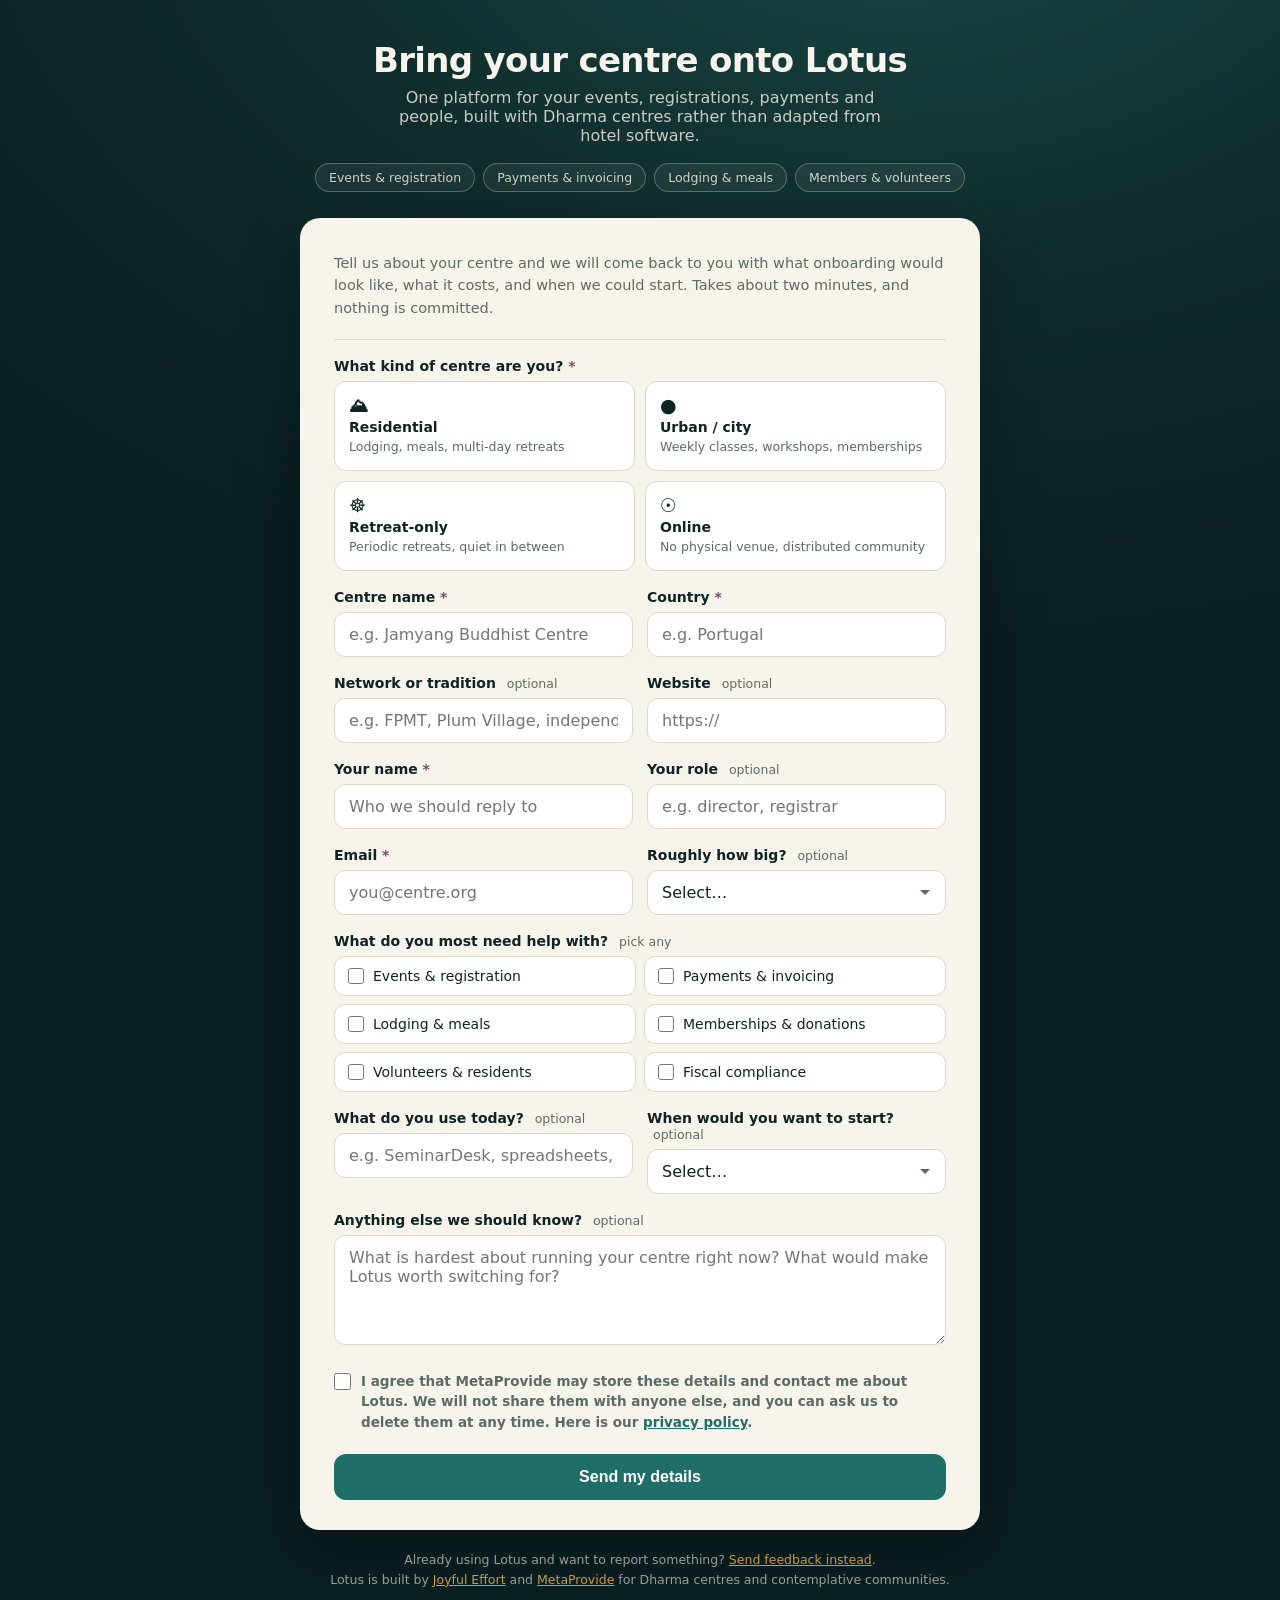
==== public/centres.html @ 3df6fa42 "Remove the lotus mark from the slide decks and intake forms Co-Authored-By: Claude Opus 5.5 <noreply" ====
<!DOCTYPE html>
<html lang="en">
<head>
<meta charset="UTF-8">
<meta name="viewport" content="width=device-width, initial-scale=1.0">
<title>Lotus — Bring your centre onto the platform</title>
<meta name="description" content="Tell us about your centre and we will get in touch about offering your programme through Lotus.">
<script src="https://challenges.cloudflare.com/turnstile/v0/api.js" async defer></script>
<style>
  :root{
    --bg:#0f2b2b; --paper:#f7f4ec; --ink:#0e2323; --muted:#5b6b66; --line:#dfd8c8;
    --teal:#1f6f68; --teal-soft:#2e8f86; --plum:#7c4a6e; --gold:#c99a3f; --leaf:#e9f0ea;
  }
  *{box-sizing:border-box;margin:0;padding:0}
  body{
    font-family:"Segoe UI",system-ui,-apple-system,Helvetica,Arial,sans-serif;
    background:radial-gradient(1200px 800px at 70% -10%, #1a4a47 0%, var(--bg) 55%, #0a1f20 100%);
    color:var(--ink); min-height:100vh; padding:40px 16px; display:flex; justify-content:center;
  }
  .wrap{width:min(680px,100%)}
  .head{text-align:center;color:var(--paper);margin-bottom:26px}
  .head h1{font-size:34px;letter-spacing:-.02em;margin-bottom:8px}
  .head p{color:rgba(247,244,236,.8);font-size:16px;max-width:48ch;margin:0 auto}
  .pills{display:flex;flex-wrap:wrap;gap:8px;justify-content:center;margin-top:18px}
  .pill{border:1px solid rgba(247,244,236,.28);border-radius:999px;padding:6px 13px;font-size:12.5px;
    color:rgba(247,244,236,.82);background:rgba(247,244,236,.06)}
  .card{background:var(--paper);border-radius:20px;box-shadow:0 20px 60px rgba(0,0,0,.28);padding:34px 34px 30px}
  .lead{color:var(--muted);font-size:14.5px;line-height:1.55;padding-bottom:20px;border-bottom:1px solid var(--line)}
  label{display:block;font-weight:700;font-size:14px;color:var(--ink);margin:18px 0 7px}
  label .req{color:var(--plum)}
  .hint{font-weight:400;color:var(--muted);font-size:12.5px;margin-left:6px}
  input[type=text],input[type=email],input[type=url],textarea,select{
    width:100%;border:1px solid var(--line);border-radius:11px;padding:12px 14px;font-size:16px;
    font-family:inherit;color:var(--ink);background:#fff;transition:.15s;-webkit-appearance:none;appearance:none
  }
  select{appearance:none;background-image:url("data:image/svg+xml,%3Csvg xmlns='http://www.w3.org/2000/svg' width='12' height='8' viewBox='0 0 12 8'%3E%3Cpath fill='%235b6b66' d='M1 1l5 5 5-5'/%3E%3C/svg%3E");
    background-repeat:no-repeat;background-position:right 14px center;padding-right:38px}
  input:focus,textarea:focus,select:focus{outline:none;border-color:var(--teal);box-shadow:0 0 0 3px rgba(31,111,104,.15)}
  input.invalid,textarea.invalid,select.invalid{border-color:#c0564f;box-shadow:0 0 0 3px rgba(192,86,79,.14)}
  input.invalid:focus,textarea.invalid:focus,select.invalid:focus{border-color:#c0564f;box-shadow:0 0 0 3px rgba(192,86,79,.22)}
  .field-error{display:none;color:#a23b3b;font-size:12.5px;margin-top:6px}
  .field-error.on{display:block}
  textarea{min-height:110px;resize:vertical}
  .types{display:grid;grid-template-columns:repeat(2,1fr);gap:10px;margin-top:6px}
  .types label{margin:0;cursor:pointer;display:block;position:relative}
  .types input{position:absolute;opacity:0;width:0;height:0;margin:0;pointer-events:none}
  .types .opt{display:flex;flex-direction:column;align-items:flex-start;justify-content:center;gap:4px;
    min-height:82px;border:1px solid var(--line);border-radius:12px;padding:14px;text-align:left;
    background:#fff;transition:.15s;font-weight:700;font-size:14px;color:var(--ink)}
  .types .opt .em{font-size:19px;line-height:1}
  .types .opt .sub{font-weight:400;font-size:12.5px;color:var(--muted);line-height:1.35}
  .types input:checked + .opt{border-color:var(--teal);background:var(--leaf);color:var(--teal);box-shadow:0 0 0 3px rgba(31,111,104,.12)}
  .types input:checked + .opt .sub{color:var(--teal-soft)}
  .types input:focus-visible + .opt{border-color:var(--teal);box-shadow:0 0 0 3px rgba(31,111,104,.25)}
  .row{display:grid;grid-template-columns:1fr 1fr;gap:14px}
  .checks{display:grid;grid-template-columns:1fr 1fr;gap:8px;margin-top:6px}
  .checks label{margin:0;display:flex;align-items:center;gap:9px;font-weight:500;font-size:14px;
    border:1px solid var(--line);border-radius:11px;padding:11px 13px;background:#fff;cursor:pointer;transition:.15s}
  .checks label:hover{border-color:var(--teal-soft)}
  .checks label:has(input:checked){border-color:var(--teal);background:var(--leaf);color:var(--teal);font-weight:600}
  .checks input{width:16px;height:16px;accent-color:var(--teal);flex:none;margin:0}
  .consent{display:flex;gap:10px;align-items:flex-start;margin-top:22px;font-size:13.5px;color:var(--muted);line-height:1.5}
  .consent input{width:17px;height:17px;accent-color:var(--teal);flex:none;margin-top:2px}
  .consent a{color:var(--teal)}
  .hp{position:absolute;left:-9999px;width:1px;height:1px;overflow:hidden}
  .actions{margin-top:22px;display:flex;flex-direction:column;gap:14px;align-items:center}
  button{
    background:var(--teal);color:#fff;border:none;border-radius:12px;padding:14px 30px;font-size:16px;
    font-weight:700;cursor:pointer;transition:.15s;width:100%
  }
  button:hover{background:#185a54}
  button:disabled{opacity:.55;cursor:not-allowed}
  .msg{border-radius:12px;padding:14px 16px;font-size:15px;line-height:1.5;display:none;margin-top:16px}
  .msg.ok{display:block;background:var(--leaf);border:1px solid #cfe1d5;color:var(--teal)}
  .msg.err{display:block;background:#fbeaea;border:1px solid #eecaca;color:#a23b3b}
  .done{display:none;text-align:center;padding:8px 0 4px}
  .done.on{display:block}
  .done .tick{width:56px;height:56px;border-radius:50%;background:var(--leaf);color:var(--teal);
    display:flex;align-items:center;justify-content:center;font-size:28px;margin:0 auto 16px}
  .done h2{font-size:22px;margin-bottom:10px}
  .done p{color:var(--muted);font-size:15px;line-height:1.6;max-width:44ch;margin:0 auto 8px}
  .foot{color:rgba(247,244,236,.6);font-size:12.5px;text-align:center;margin-top:20px;line-height:1.6}
  .foot a{color:var(--gold)}
  @media(max-width:600px){
    body{padding:24px 12px}
    .head h1{font-size:27px}
    .head p{font-size:15px}
    .card{padding:22px 18px;border-radius:16px}
    .row,.types,.checks{grid-template-columns:1fr}
    .types .opt{min-height:auto}
  }
</style>
</head>
<body>
<div class="wrap">
  <div class="head">
    <h1>Bring your centre onto Lotus</h1>
    <p>One platform for your events, registrations, payments and people, built with Dharma centres rather than adapted from hotel software.</p>
    <div class="pills">
      <span class="pill">Events &amp; registration</span>
      <span class="pill">Payments &amp; invoicing</span>
      <span class="pill">Lodging &amp; meals</span>
      <span class="pill">Members &amp; volunteers</span>
    </div>
  </div>

  <div class="card">
    <div id="formPane">
      <p class="lead">Tell us about your centre and we will come back to you with what onboarding would look like, what it costs, and when we could start. Takes about two minutes, and nothing is committed.</p>

      <form id="centreForm" novalidate>
        <label>What kind of centre are you? <span class="req">*</span></label>
        <div class="types">
          <label><input type="radio" name="centre_type" value="residential" required><span class="opt"><span class="em">&#9968;</span>Residential<span class="sub">Lodging, meals, multi-day retreats</span></span></label>
          <label><input type="radio" name="centre_type" value="urban"><span class="opt"><span class="em">&#9679;</span>Urban / city<span class="sub">Weekly classes, workshops, memberships</span></span></label>
          <label><input type="radio" name="centre_type" value="retreat"><span class="opt"><span class="em">&#9784;</span>Retreat-only<span class="sub">Periodic retreats, quiet in between</span></span></label>
          <label><input type="radio" name="centre_type" value="virtual"><span class="opt"><span class="em">&#9737;</span>Online<span class="sub">No physical venue, distributed community</span></span></label>
        </div>

        <div class="row">
          <div>
            <label for="centre_name">Centre name <span class="req">*</span></label>
            <input type="text" id="centre_name" name="centre_name" maxlength="120" required placeholder="e.g. Jamyang Buddhist Centre">
          </div>
          <div>
            <label for="country">Country <span class="req">*</span></label>
            <input type="text" id="country" name="country" maxlength="60" required placeholder="e.g. Portugal" autocomplete="country-name">
          </div>
        </div>

        <div class="row">
          <div>
            <label for="network">Network or tradition <span class="hint">optional</span></label>
            <input type="text" id="network" name="network" maxlength="80" placeholder="e.g. FPMT, Plum Village, independent">
          </div>
          <div>
            <label for="website">Website <span class="hint">optional</span></label>
            <input type="url" id="website" name="website_url" maxlength="200" placeholder="https://" autocomplete="url">
          </div>
        </div>

        <div class="row">
          <div>
            <label for="contact_name">Your name <span class="req">*</span></label>
            <input type="text" id="contact_name" name="contact_name" maxlength="80" required placeholder="Who we should reply to" autocomplete="name">
          </div>
          <div>
            <label for="role">Your role <span class="hint">optional</span></label>
            <input type="text" id="role" name="role" maxlength="80" placeholder="e.g. director, registrar" autocomplete="organization-title">
          </div>
        </div>

        <div class="row">
          <div>
            <label for="email">Email <span class="req">*</span></label>
            <input type="email" id="email" name="email" maxlength="120" required placeholder="you@centre.org" autocomplete="email" aria-describedby="emailError">
            <div class="field-error" id="emailError">Please enter a valid email address, e.g. you@centre.org.</div>
          </div>
          <div>
            <label for="size">Roughly how big? <span class="hint">optional</span></label>
            <select id="size" name="size">
              <option value="" disabled selected>Select&hellip;</option>
              <option>Under 100 participants a year</option>
              <option>100 to 500 a year</option>
              <option>500 to 2,000 a year</option>
              <option>More than 2,000 a year</option>
              <option>Not sure yet</option>
            </select>
          </div>
        </div>

        <label>What do you most need help with? <span class="hint">pick any</span></label>
        <div class="checks">
          <label><input type="checkbox" name="needs" value="Events and registration">Events &amp; registration</label>
          <label><input type="checkbox" name="needs" value="Payments and invoicing">Payments &amp; invoicing</label>
          <label><input type="checkbox" name="needs" value="Lodging and meals">Lodging &amp; meals</label>
          <label><input type="checkbox" name="needs" value="Memberships and donations">Memberships &amp; donations</label>
          <label><input type="checkbox" name="needs" value="Volunteers and residents">Volunteers &amp; residents</label>
          <label><input type="checkbox" name="needs" value="Fiscal compliance">Fiscal compliance</label>
        </div>

        <div class="row">
          <div>
            <label for="current_tools">What do you use today? <span class="hint">optional</span></label>
            <input type="text" id="current_tools" name="current_tools" maxlength="160" placeholder="e.g. SeminarDesk, spreadsheets, Eventbrite">
          </div>
          <div>
            <label for="timeline">When would you want to start? <span class="hint">optional</span></label>
            <select id="timeline" name="timeline">
              <option value="" disabled selected>Select&hellip;</option>
              <option>As soon as possible</option>
              <option>Within 3 months</option>
              <option>Within 6 months</option>
              <option>Just exploring for now</option>
            </select>
          </div>
        </div>

        <label for="notes">Anything else we should know? <span class="hint">optional</span></label>
        <textarea id="notes" name="notes" maxlength="2000" placeholder="What is hardest about running your centre right now? What would make Lotus worth switching for?"></textarea>

        <label class="consent" for="consent">
          <input type="checkbox" id="consent" name="consent" required>
          <span>I agree that MetaProvide may store these details and contact me about Lotus. We will not share them with anyone else, and you can ask us to delete them at any time. Here is our <a href="https://metaprovide.org/privacy-policy" target="_blank" rel="noopener">privacy policy</a>.</span>
        </label>

        <div class="hp" aria-hidden="true"><label>Leave this empty<input type="text" name="website" tabindex="-1" autocomplete="off"></label></div>

        <div class="cf-turnstile" data-sitekey="0x4AAAAAADyo6DxM5LYzwHbv" style="margin-top:20px"></div>

        <div class="actions">
          <button type="submit" id="submitBtn">Send my details</button>
        </div>
        <div class="msg" id="msg"></div>
      </form>
    </div>

    <div class="done" id="donePane">
      <div class="tick">&#10003;</div>
      <h2>Thank you</h2>
      <p>Your details are with the Lotus team. Someone will write to you within a few working days to arrange a short call.</p>
      <p>If it is urgent, reply to us directly at <a href="mailto:lauren@joyfuleffort.com">lauren@joyfuleffort.com</a>.</p>
    </div>
  </div>

  <div class="foot">
    Already using Lotus and want to report something? <a href="/">Send feedback instead</a>.<br>
    Lotus is built by  <a href="https://www.joyfuleffort.com/ " target="_blank" rel="noopener">Joyful Effort</a> and <a href="https://metaprovide.org" target="_blank" rel="noopener">MetaProvide</a> for Dharma centres and contemplative communities.
  </div>
</div>

<script>
  const ENDPOINT = "/api/centre-signup";
  const form = document.getElementById('centreForm');
  const btn = document.getElementById('submitBtn');
  const msg = document.getElementById('msg');
  const formPane = document.getElementById('formPane');
  const donePane = document.getElementById('donePane');
  const emailInput = document.getElementById('email');
  const emailError = document.getElementById('emailError');

  // Pragmatic email pattern: something@something.tld, no spaces.
  const EMAIL_RE = /^[^\s@]+@[^\s@]+\.[^\s@]+$/;

  function show(type, text){ msg.className = 'msg ' + type; msg.textContent = text; }

  function emailIsValid(){ return EMAIL_RE.test(emailInput.value.trim()); }

  function setEmailError(on){
    emailInput.classList.toggle('invalid', on);
    emailError.classList.toggle('on', on);
    emailInput.setAttribute('aria-invalid', on ? 'true' : 'false');
  }
  emailInput.addEventListener('blur', function(){
    if(emailInput.value.trim() !== '') setEmailError(!emailIsValid());
  });
  emailInput.addEventListener('input', function(){
    if(emailInput.classList.contains('invalid')) setEmailError(!emailIsValid());
  });

  form.addEventListener('submit', async function (e) {
    e.preventDefault();
    msg.className = 'msg';

    const fd = new FormData(form);
    const data = Object.fromEntries(fd.entries());
    data.needs = fd.getAll('needs');

    if(!data.centre_type || !data.centre_name || !data.country || !data.contact_name || !data.email){
      show('err', 'Please fill in the required fields marked with *.'); return;
    }
    if(!emailIsValid()){
      setEmailError(true);
      emailInput.focus();
      show('err', 'Please enter a valid email address.'); return;
    }
    if(!data.consent){
      show('err', 'Please tick the consent box so we may contact you.'); return;
    }

    const tsField = form.querySelector('[name="cf-turnstile-response"]');
    data['cf-turnstile-response'] = tsField ? tsField.value : '';

    btn.disabled = true; btn.textContent = 'Sending…';
    try{
      const res = await fetch(ENDPOINT, {
        method: 'POST',
        headers: { 'Content-Type': 'application/json' },
        body: JSON.stringify(data)
      });
      const out = await res.json().catch(function(){ return {}; });
      if(res.ok){
        formPane.style.display = 'none';
        donePane.classList.add('on');
        donePane.scrollIntoView({ behavior: 'smooth', block: 'center' });
      }else{
        show('err', out.error || 'Something went wrong. Please try again, or write to lauren@joyfuleffort.com.');
        if(window.turnstile) window.turnstile.reset();
      }
    }catch(err){
      show('err', 'Could not reach the server. Check your connection and try again.');
      if(window.turnstile) window.turnstile.reset();
    }finally{
      btn.disabled = false; btn.textContent = 'Send my details';
    }
  });
</script>
</body>
</html>
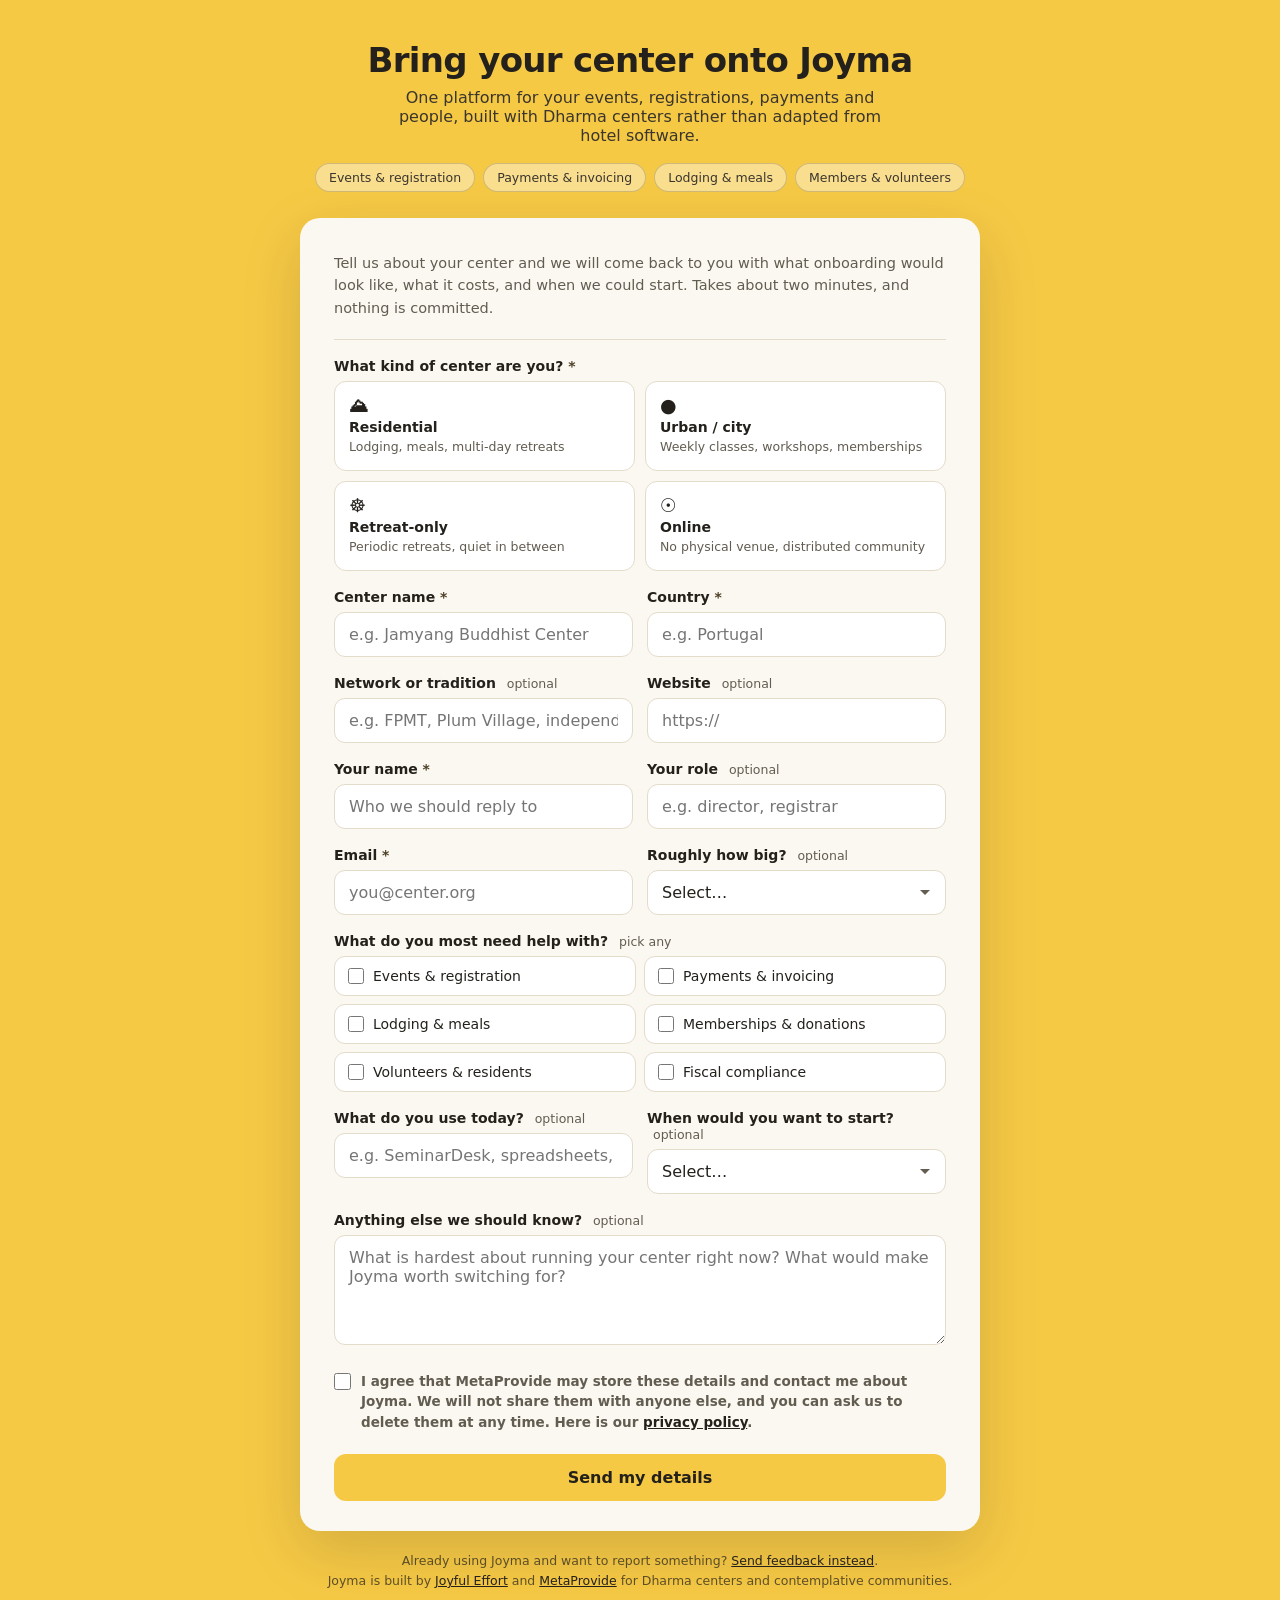
==== commit a62dead0: "Bring the Seeds decks and intake forms in line with the Seeds hub Use the Joyful Effort sunshine yel" ====
--- a/public/centres.html
+++ b/public/centres.html
@@ -3,18 +3,19 @@
 <head>
 <meta charset="UTF-8">
 <meta name="viewport" content="width=device-width, initial-scale=1.0">
-<title>Lotus — Bring your centre onto the platform</title>
-<meta name="description" content="Tell us about your centre and we will get in touch about offering your programme through Lotus.">
+<title>Joyma — Bring your center onto the platform</title>
+<meta name="description" content="Tell us about your center and we will get in touch about offering your program through Joyma.">
 <script src="https://challenges.cloudflare.com/turnstile/v0/api.js" async defer></script>
+<link rel="stylesheet" href="/fonts/dm-sans.css">
 <style>
   :root{
-    --bg:#0f2b2b; --paper:#f7f4ec; --ink:#0e2323; --muted:#5b6b66; --line:#dfd8c8;
-    --teal:#1f6f68; --teal-soft:#2e8f86; --plum:#7c4a6e; --gold:#c99a3f; --leaf:#e9f0ea;
+    --bg:#f6c945; --paper:#fbf8f1; --ink:#24211c; --muted:#625c51; --line:#e4dccb;
+    --teal:#24211c; --teal-soft:#8a8272; --plum:#4d4126; --gold:#f6c945; --leaf:#fcefc4;
   }
   *{box-sizing:border-box;margin:0;padding:0}
   body{
-    font-family:"Segoe UI",system-ui,-apple-system,Helvetica,Arial,sans-serif;
-    background:radial-gradient(1200px 800px at 70% -10%, #1a4a47 0%, var(--bg) 55%, #0a1f20 100%);
+    font-family:"DM Sans",ui-sans-serif,system-ui,-apple-system,"Segoe UI",sans-serif;
+    background:var(--bg);
     color:var(--ink); min-height:100vh; padding:40px 16px; display:flex; justify-content:center;
   }
   .wrap{width:min(680px,100%)}
@@ -24,18 +25,18 @@
   .pills{display:flex;flex-wrap:wrap;gap:8px;justify-content:center;margin-top:18px}
   .pill{border:1px solid rgba(247,244,236,.28);border-radius:999px;padding:6px 13px;font-size:12.5px;
     color:rgba(247,244,236,.82);background:rgba(247,244,236,.06)}
-  .card{background:var(--paper);border-radius:20px;box-shadow:0 20px 60px rgba(0,0,0,.28);padding:34px 34px 30px}
+  .card{background:var(--paper);border-radius:20px;box-shadow:0 20px 60px rgba(36,33,28,.16);padding:34px 34px 30px}
   .lead{color:var(--muted);font-size:14.5px;line-height:1.55;padding-bottom:20px;border-bottom:1px solid var(--line)}
-  label{display:block;font-weight:700;font-size:14px;color:var(--ink);margin:18px 0 7px}
+  label{display:block;font-weight:600;font-size:14px;color:var(--ink);margin:18px 0 7px}
   label .req{color:var(--plum)}
   .hint{font-weight:400;color:var(--muted);font-size:12.5px;margin-left:6px}
   input[type=text],input[type=email],input[type=url],textarea,select{
     width:100%;border:1px solid var(--line);border-radius:11px;padding:12px 14px;font-size:16px;
     font-family:inherit;color:var(--ink);background:#fff;transition:.15s;-webkit-appearance:none;appearance:none
   }
-  select{appearance:none;background-image:url("data:image/svg+xml,%3Csvg xmlns='http://www.w3.org/2000/svg' width='12' height='8' viewBox='0 0 12 8'%3E%3Cpath fill='%235b6b66' d='M1 1l5 5 5-5'/%3E%3C/svg%3E");
+  select{appearance:none;background-image:url("data:image/svg+xml,%3Csvg xmlns='http://www.w3.org/2000/svg' width='12' height='8' viewBox='0 0 12 8'%3E%3Cpath fill='%23625c51' d='M1 1l5 5 5-5'/%3E%3C/svg%3E");
     background-repeat:no-repeat;background-position:right 14px center;padding-right:38px}
-  input:focus,textarea:focus,select:focus{outline:none;border-color:var(--teal);box-shadow:0 0 0 3px rgba(31,111,104,.15)}
+  input:focus,textarea:focus,select:focus{outline:none;border-color:var(--teal);box-shadow:0 0 0 3px rgba(36,33,28,.15)}
   input.invalid,textarea.invalid,select.invalid{border-color:#c0564f;box-shadow:0 0 0 3px rgba(192,86,79,.14)}
   input.invalid:focus,textarea.invalid:focus,select.invalid:focus{border-color:#c0564f;box-shadow:0 0 0 3px rgba(192,86,79,.22)}
   .field-error{display:none;color:#a23b3b;font-size:12.5px;margin-top:6px}
@@ -46,12 +47,12 @@
   .types input{position:absolute;opacity:0;width:0;height:0;margin:0;pointer-events:none}
   .types .opt{display:flex;flex-direction:column;align-items:flex-start;justify-content:center;gap:4px;
     min-height:82px;border:1px solid var(--line);border-radius:12px;padding:14px;text-align:left;
-    background:#fff;transition:.15s;font-weight:700;font-size:14px;color:var(--ink)}
+    background:#fff;transition:.15s;font-weight:600;font-size:14px;color:var(--ink)}
   .types .opt .em{font-size:19px;line-height:1}
   .types .opt .sub{font-weight:400;font-size:12.5px;color:var(--muted);line-height:1.35}
-  .types input:checked + .opt{border-color:var(--teal);background:var(--leaf);color:var(--teal);box-shadow:0 0 0 3px rgba(31,111,104,.12)}
+  .types input:checked + .opt{border-color:var(--teal);background:var(--leaf);color:var(--teal);box-shadow:0 0 0 3px rgba(36,33,28,.12)}
   .types input:checked + .opt .sub{color:var(--teal-soft)}
-  .types input:focus-visible + .opt{border-color:var(--teal);box-shadow:0 0 0 3px rgba(31,111,104,.25)}
+  .types input:focus-visible + .opt{border-color:var(--teal);box-shadow:0 0 0 3px rgba(36,33,28,.25)}
   .row{display:grid;grid-template-columns:1fr 1fr;gap:14px}
   .checks{display:grid;grid-template-columns:1fr 1fr;gap:8px;margin-top:6px}
   .checks label{margin:0;display:flex;align-items:center;gap:9px;font-weight:500;font-size:14px;
@@ -66,12 +67,12 @@
   .actions{margin-top:22px;display:flex;flex-direction:column;gap:14px;align-items:center}
   button{
     background:var(--teal);color:#fff;border:none;border-radius:12px;padding:14px 30px;font-size:16px;
-    font-weight:700;cursor:pointer;transition:.15s;width:100%
-  }
-  button:hover{background:#185a54}
+    font-weight:600;cursor:pointer;transition:.15s;width:100%
+  }
+  button:hover{background:#ecbb2c}
   button:disabled{opacity:.55;cursor:not-allowed}
   .msg{border-radius:12px;padding:14px 16px;font-size:15px;line-height:1.5;display:none;margin-top:16px}
-  .msg.ok{display:block;background:var(--leaf);border:1px solid #cfe1d5;color:var(--teal)}
+  .msg.ok{display:block;background:var(--leaf);border:1px solid #f1d77e;color:var(--teal)}
   .msg.err{display:block;background:#fbeaea;border:1px solid #eecaca;color:#a23b3b}
   .done{display:none;text-align:center;padding:8px 0 4px}
   .done.on{display:block}
@@ -89,13 +90,23 @@
     .row,.types,.checks{grid-template-columns:1fr}
     .types .opt{min-height:auto}
   }
+
+  /* Joyma Seeds look, matching joyfuleffort.com/seeds: sunshine yellow, ivory neutrals, DM Sans, no gradients */
+  h1,h2,h3,h4{font-weight:600}
+  .head{color:var(--ink)}
+  .head p{color:#3a352d}
+  .head .pill{border-color:rgba(36,33,28,.2);color:#3a352d;background:rgba(255,255,255,.4)}
+  button{background:var(--gold);color:var(--ink);font-family:inherit}
+  .foot{color:rgba(36,33,28,.72)}
+  .foot a{color:var(--ink);text-decoration-color:var(--ink)}
+  a{color:var(--ink)}
 </style>
 </head>
 <body>
 <div class="wrap">
   <div class="head">
-    <h1>Bring your centre onto Lotus</h1>
-    <p>One platform for your events, registrations, payments and people, built with Dharma centres rather than adapted from hotel software.</p>
+    <h1>Bring your center onto Joyma</h1>
+    <p>One platform for your events, registrations, payments and people, built with Dharma centers rather than adapted from hotel software.</p>
     <div class="pills">
       <span class="pill">Events &amp; registration</span>
       <span class="pill">Payments &amp; invoicing</span>
@@ -106,10 +117,10 @@
 
   <div class="card">
     <div id="formPane">
-      <p class="lead">Tell us about your centre and we will come back to you with what onboarding would look like, what it costs, and when we could start. Takes about two minutes, and nothing is committed.</p>
+      <p class="lead">Tell us about your center and we will come back to you with what onboarding would look like, what it costs, and when we could start. Takes about two minutes, and nothing is committed.</p>
 
       <form id="centreForm" novalidate>
-        <label>What kind of centre are you? <span class="req">*</span></label>
+        <label>What kind of center are you? <span class="req">*</span></label>
         <div class="types">
           <label><input type="radio" name="centre_type" value="residential" required><span class="opt"><span class="em">&#9968;</span>Residential<span class="sub">Lodging, meals, multi-day retreats</span></span></label>
           <label><input type="radio" name="centre_type" value="urban"><span class="opt"><span class="em">&#9679;</span>Urban / city<span class="sub">Weekly classes, workshops, memberships</span></span></label>
@@ -119,8 +130,8 @@
 
         <div class="row">
           <div>
-            <label for="centre_name">Centre name <span class="req">*</span></label>
-            <input type="text" id="centre_name" name="centre_name" maxlength="120" required placeholder="e.g. Jamyang Buddhist Centre">
+            <label for="centre_name">Center name <span class="req">*</span></label>
+            <input type="text" id="centre_name" name="centre_name" maxlength="120" required placeholder="e.g. Jamyang Buddhist Center">
           </div>
           <div>
             <label for="country">Country <span class="req">*</span></label>
@@ -153,8 +164,8 @@
         <div class="row">
           <div>
             <label for="email">Email <span class="req">*</span></label>
-            <input type="email" id="email" name="email" maxlength="120" required placeholder="you@centre.org" autocomplete="email" aria-describedby="emailError">
-            <div class="field-error" id="emailError">Please enter a valid email address, e.g. you@centre.org.</div>
+            <input type="email" id="email" name="email" maxlength="120" required placeholder="you@center.org" autocomplete="email" aria-describedby="emailError">
+            <div class="field-error" id="emailError">Please enter a valid email address, e.g. you@center.org.</div>
           </div>
           <div>
             <label for="size">Roughly how big? <span class="hint">optional</span></label>
@@ -197,11 +208,11 @@
         </div>
 
         <label for="notes">Anything else we should know? <span class="hint">optional</span></label>
-        <textarea id="notes" name="notes" maxlength="2000" placeholder="What is hardest about running your centre right now? What would make Lotus worth switching for?"></textarea>
+        <textarea id="notes" name="notes" maxlength="2000" placeholder="What is hardest about running your center right now? What would make Joyma worth switching for?"></textarea>
 
         <label class="consent" for="consent">
           <input type="checkbox" id="consent" name="consent" required>
-          <span>I agree that MetaProvide may store these details and contact me about Lotus. We will not share them with anyone else, and you can ask us to delete them at any time. Here is our <a href="https://metaprovide.org/privacy-policy" target="_blank" rel="noopener">privacy policy</a>.</span>
+          <span>I agree that MetaProvide may store these details and contact me about Joyma. We will not share them with anyone else, and you can ask us to delete them at any time. Here is our <a href="https://metaprovide.org/privacy-policy" target="_blank" rel="noopener">privacy policy</a>.</span>
         </label>
 
         <div class="hp" aria-hidden="true"><label>Leave this empty<input type="text" name="website" tabindex="-1" autocomplete="off"></label></div>
@@ -218,14 +229,14 @@
     <div class="done" id="donePane">
       <div class="tick">&#10003;</div>
       <h2>Thank you</h2>
-      <p>Your details are with the Lotus team. Someone will write to you within a few working days to arrange a short call.</p>
+      <p>Your details are with the Joyma team. Someone will write to you within a few working days to arrange a short call.</p>
       <p>If it is urgent, reply to us directly at <a href="mailto:lauren@joyfuleffort.com">lauren@joyfuleffort.com</a>.</p>
     </div>
   </div>
 
   <div class="foot">
-    Already using Lotus and want to report something? <a href="/">Send feedback instead</a>.<br>
-    Lotus is built by  <a href="https://www.joyfuleffort.com/ " target="_blank" rel="noopener">Joyful Effort</a> and <a href="https://metaprovide.org" target="_blank" rel="noopener">MetaProvide</a> for Dharma centres and contemplative communities.
+    Already using Joyma and want to report something? <a href="/">Send feedback instead</a>.<br>
+    Joyma is built by <a href="https://www.joyfuleffort.com/ " target="_blank" rel="noopener">Joyful Effort</a> and <a href="https://metaprovide.org" target="_blank" rel="noopener">MetaProvide</a> for Dharma centers and contemplative communities.
   </div>
 </div>
 
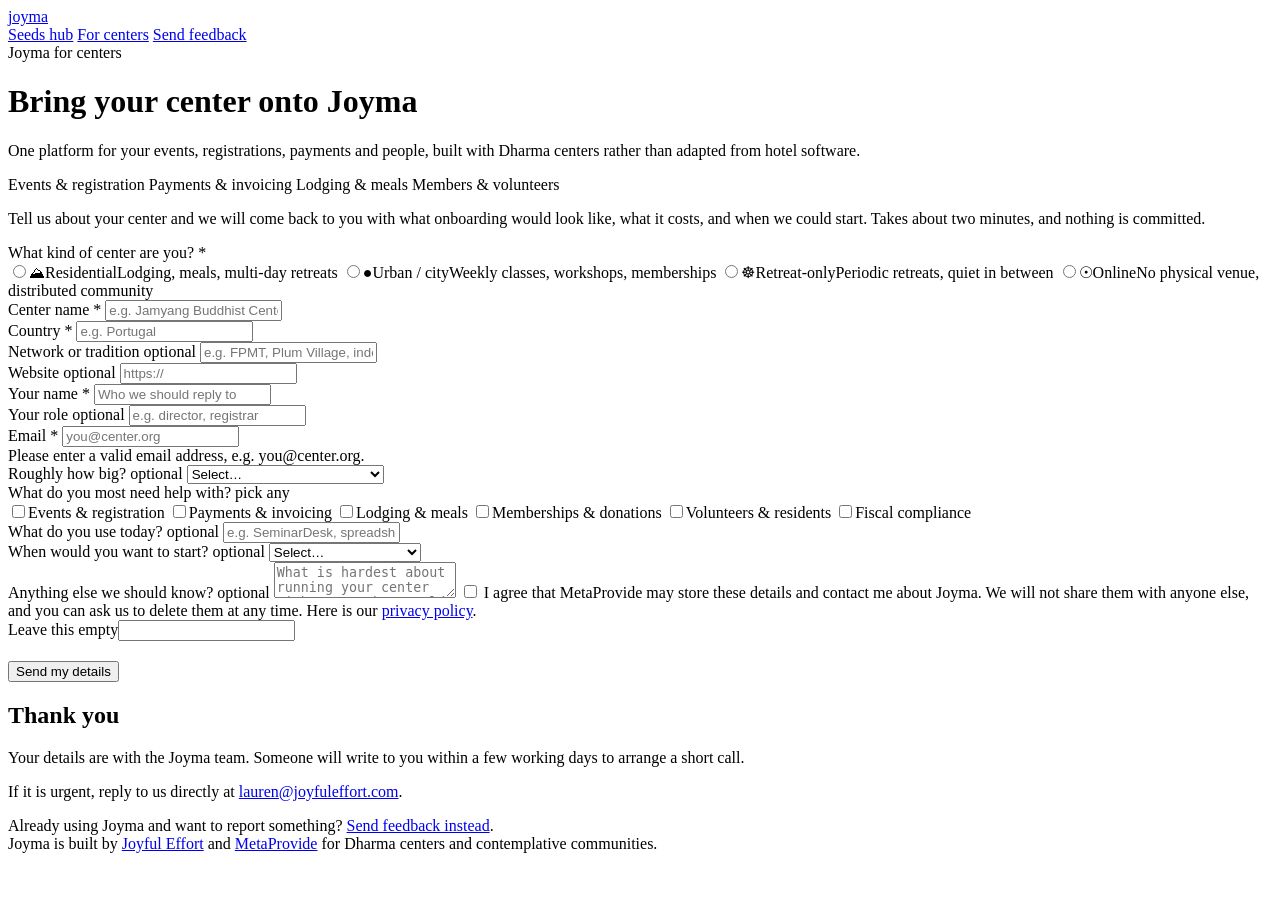
==== commit 0a225d05: "Restyle the intake forms to match the Seeds hub Give the feedback form and the center sign-up page t" ====
--- a/public/centres.html
+++ b/public/centres.html
@@ -7,121 +7,40 @@
 <meta name="description" content="Tell us about your center and we will get in touch about offering your program through Joyma.">
 <script src="https://challenges.cloudflare.com/turnstile/v0/api.js" async defer></script>
 <link rel="stylesheet" href="/fonts/dm-sans.css">
-<style>
-  :root{
-    --bg:#f6c945; --paper:#fbf8f1; --ink:#24211c; --muted:#625c51; --line:#e4dccb;
-    --teal:#24211c; --teal-soft:#8a8272; --plum:#4d4126; --gold:#f6c945; --leaf:#fcefc4;
-  }
-  *{box-sizing:border-box;margin:0;padding:0}
-  body{
-    font-family:"DM Sans",ui-sans-serif,system-ui,-apple-system,"Segoe UI",sans-serif;
-    background:var(--bg);
-    color:var(--ink); min-height:100vh; padding:40px 16px; display:flex; justify-content:center;
-  }
-  .wrap{width:min(680px,100%)}
-  .head{text-align:center;color:var(--paper);margin-bottom:26px}
-  .head h1{font-size:34px;letter-spacing:-.02em;margin-bottom:8px}
-  .head p{color:rgba(247,244,236,.8);font-size:16px;max-width:48ch;margin:0 auto}
-  .pills{display:flex;flex-wrap:wrap;gap:8px;justify-content:center;margin-top:18px}
-  .pill{border:1px solid rgba(247,244,236,.28);border-radius:999px;padding:6px 13px;font-size:12.5px;
-    color:rgba(247,244,236,.82);background:rgba(247,244,236,.06)}
-  .card{background:var(--paper);border-radius:20px;box-shadow:0 20px 60px rgba(36,33,28,.16);padding:34px 34px 30px}
-  .lead{color:var(--muted);font-size:14.5px;line-height:1.55;padding-bottom:20px;border-bottom:1px solid var(--line)}
-  label{display:block;font-weight:600;font-size:14px;color:var(--ink);margin:18px 0 7px}
-  label .req{color:var(--plum)}
-  .hint{font-weight:400;color:var(--muted);font-size:12.5px;margin-left:6px}
-  input[type=text],input[type=email],input[type=url],textarea,select{
-    width:100%;border:1px solid var(--line);border-radius:11px;padding:12px 14px;font-size:16px;
-    font-family:inherit;color:var(--ink);background:#fff;transition:.15s;-webkit-appearance:none;appearance:none
-  }
-  select{appearance:none;background-image:url("data:image/svg+xml,%3Csvg xmlns='http://www.w3.org/2000/svg' width='12' height='8' viewBox='0 0 12 8'%3E%3Cpath fill='%23625c51' d='M1 1l5 5 5-5'/%3E%3C/svg%3E");
-    background-repeat:no-repeat;background-position:right 14px center;padding-right:38px}
-  input:focus,textarea:focus,select:focus{outline:none;border-color:var(--teal);box-shadow:0 0 0 3px rgba(36,33,28,.15)}
-  input.invalid,textarea.invalid,select.invalid{border-color:#c0564f;box-shadow:0 0 0 3px rgba(192,86,79,.14)}
-  input.invalid:focus,textarea.invalid:focus,select.invalid:focus{border-color:#c0564f;box-shadow:0 0 0 3px rgba(192,86,79,.22)}
-  .field-error{display:none;color:#a23b3b;font-size:12.5px;margin-top:6px}
-  .field-error.on{display:block}
-  textarea{min-height:110px;resize:vertical}
-  .types{display:grid;grid-template-columns:repeat(2,1fr);gap:10px;margin-top:6px}
-  .types label{margin:0;cursor:pointer;display:block;position:relative}
-  .types input{position:absolute;opacity:0;width:0;height:0;margin:0;pointer-events:none}
-  .types .opt{display:flex;flex-direction:column;align-items:flex-start;justify-content:center;gap:4px;
-    min-height:82px;border:1px solid var(--line);border-radius:12px;padding:14px;text-align:left;
-    background:#fff;transition:.15s;font-weight:600;font-size:14px;color:var(--ink)}
-  .types .opt .em{font-size:19px;line-height:1}
-  .types .opt .sub{font-weight:400;font-size:12.5px;color:var(--muted);line-height:1.35}
-  .types input:checked + .opt{border-color:var(--teal);background:var(--leaf);color:var(--teal);box-shadow:0 0 0 3px rgba(36,33,28,.12)}
-  .types input:checked + .opt .sub{color:var(--teal-soft)}
-  .types input:focus-visible + .opt{border-color:var(--teal);box-shadow:0 0 0 3px rgba(36,33,28,.25)}
-  .row{display:grid;grid-template-columns:1fr 1fr;gap:14px}
-  .checks{display:grid;grid-template-columns:1fr 1fr;gap:8px;margin-top:6px}
-  .checks label{margin:0;display:flex;align-items:center;gap:9px;font-weight:500;font-size:14px;
-    border:1px solid var(--line);border-radius:11px;padding:11px 13px;background:#fff;cursor:pointer;transition:.15s}
-  .checks label:hover{border-color:var(--teal-soft)}
-  .checks label:has(input:checked){border-color:var(--teal);background:var(--leaf);color:var(--teal);font-weight:600}
-  .checks input{width:16px;height:16px;accent-color:var(--teal);flex:none;margin:0}
-  .consent{display:flex;gap:10px;align-items:flex-start;margin-top:22px;font-size:13.5px;color:var(--muted);line-height:1.5}
-  .consent input{width:17px;height:17px;accent-color:var(--teal);flex:none;margin-top:2px}
-  .consent a{color:var(--teal)}
-  .hp{position:absolute;left:-9999px;width:1px;height:1px;overflow:hidden}
-  .actions{margin-top:22px;display:flex;flex-direction:column;gap:14px;align-items:center}
-  button{
-    background:var(--teal);color:#fff;border:none;border-radius:12px;padding:14px 30px;font-size:16px;
-    font-weight:600;cursor:pointer;transition:.15s;width:100%
-  }
-  button:hover{background:#ecbb2c}
-  button:disabled{opacity:.55;cursor:not-allowed}
-  .msg{border-radius:12px;padding:14px 16px;font-size:15px;line-height:1.5;display:none;margin-top:16px}
-  .msg.ok{display:block;background:var(--leaf);border:1px solid #f1d77e;color:var(--teal)}
-  .msg.err{display:block;background:#fbeaea;border:1px solid #eecaca;color:#a23b3b}
-  .done{display:none;text-align:center;padding:8px 0 4px}
-  .done.on{display:block}
-  .done .tick{width:56px;height:56px;border-radius:50%;background:var(--leaf);color:var(--teal);
-    display:flex;align-items:center;justify-content:center;font-size:28px;margin:0 auto 16px}
-  .done h2{font-size:22px;margin-bottom:10px}
-  .done p{color:var(--muted);font-size:15px;line-height:1.6;max-width:44ch;margin:0 auto 8px}
-  .foot{color:rgba(247,244,236,.6);font-size:12.5px;text-align:center;margin-top:20px;line-height:1.6}
-  .foot a{color:var(--gold)}
-  @media(max-width:600px){
-    body{padding:24px 12px}
-    .head h1{font-size:27px}
-    .head p{font-size:15px}
-    .card{padding:22px 18px;border-radius:16px}
-    .row,.types,.checks{grid-template-columns:1fr}
-    .types .opt{min-height:auto}
-  }
-
-  /* Joyma Seeds look, matching joyfuleffort.com/seeds: sunshine yellow, ivory neutrals, DM Sans, no gradients */
-  h1,h2,h3,h4{font-weight:600}
-  .head{color:var(--ink)}
-  .head p{color:#3a352d}
-  .head .pill{border-color:rgba(36,33,28,.2);color:#3a352d;background:rgba(255,255,255,.4)}
-  button{background:var(--gold);color:var(--ink);font-family:inherit}
-  .foot{color:rgba(36,33,28,.72)}
-  .foot a{color:var(--ink);text-decoration-color:var(--ink)}
-  a{color:var(--ink)}
-</style>
+<link rel="stylesheet" href="/seeds-forms.css">
+<link rel="icon" href="https://joyfuleffort.com/favicon.svg" type="image/svg+xml">
 </head>
 <body>
-<div class="wrap">
-  <div class="head">
+<div class="topbar">
+  <div class="bar">
+    <a class="logo" href="https://joyfuleffort.com/seeds">joyma</a>
+    <nav class="topnav" aria-label="Joyma Seeds">
+      <a href="https://joyfuleffort.com/seeds">Seeds hub</a>
+      <a href="/centres" class="current" aria-current="page">For centers</a>
+      <a href="/" class="accent">Send feedback</a>
+    </nav>
+  </div>
+</div>
+
+<main class="hero">
+  <div class="wrap">
+    <span class="eyebrow">Joyma for centers</span>
     <h1>Bring your center onto Joyma</h1>
-    <p>One platform for your events, registrations, payments and people, built with Dharma centers rather than adapted from hotel software.</p>
-    <div class="pills">
-      <span class="pill">Events &amp; registration</span>
-      <span class="pill">Payments &amp; invoicing</span>
-      <span class="pill">Lodging &amp; meals</span>
-      <span class="pill">Members &amp; volunteers</span>
+    <p class="sub">One platform for your events, registrations, payments and people, built with Dharma centers rather than adapted from hotel software.</p>
+    <div class="tags">
+      <span>Events &amp; registration</span>
+      <span>Payments &amp; invoicing</span>
+      <span>Lodging &amp; meals</span>
+      <span>Members &amp; volunteers</span>
     </div>
-  </div>
-
-  <div class="card">
+
+  <div class="panel">
     <div id="formPane">
       <p class="lead">Tell us about your center and we will come back to you with what onboarding would look like, what it costs, and when we could start. Takes about two minutes, and nothing is committed.</p>
 
       <form id="centreForm" novalidate>
         <label>What kind of center are you? <span class="req">*</span></label>
-        <div class="types">
+        <div class="types wide">
           <label><input type="radio" name="centre_type" value="residential" required><span class="opt"><span class="em">&#9968;</span>Residential<span class="sub">Lodging, meals, multi-day retreats</span></span></label>
           <label><input type="radio" name="centre_type" value="urban"><span class="opt"><span class="em">&#9679;</span>Urban / city<span class="sub">Weekly classes, workshops, memberships</span></span></label>
           <label><input type="radio" name="centre_type" value="retreat"><span class="opt"><span class="em">&#9784;</span>Retreat-only<span class="sub">Periodic retreats, quiet in between</span></span></label>
@@ -227,18 +146,21 @@
     </div>
 
     <div class="done" id="donePane">
-      <div class="tick">&#10003;</div>
       <h2>Thank you</h2>
       <p>Your details are with the Joyma team. Someone will write to you within a few working days to arrange a short call.</p>
       <p>If it is urgent, reply to us directly at <a href="mailto:lauren@joyfuleffort.com">lauren@joyfuleffort.com</a>.</p>
     </div>
   </div>
 
-  <div class="foot">
+  </div>
+</main>
+
+<footer>
+  <div class="footin">
     Already using Joyma and want to report something? <a href="/">Send feedback instead</a>.<br>
     Joyma is built by <a href="https://www.joyfuleffort.com/ " target="_blank" rel="noopener">Joyful Effort</a> and <a href="https://metaprovide.org" target="_blank" rel="noopener">MetaProvide</a> for Dharma centers and contemplative communities.
   </div>
-</div>
+</footer>
 
 <script>
   const ENDPOINT = "/api/centre-signup";
